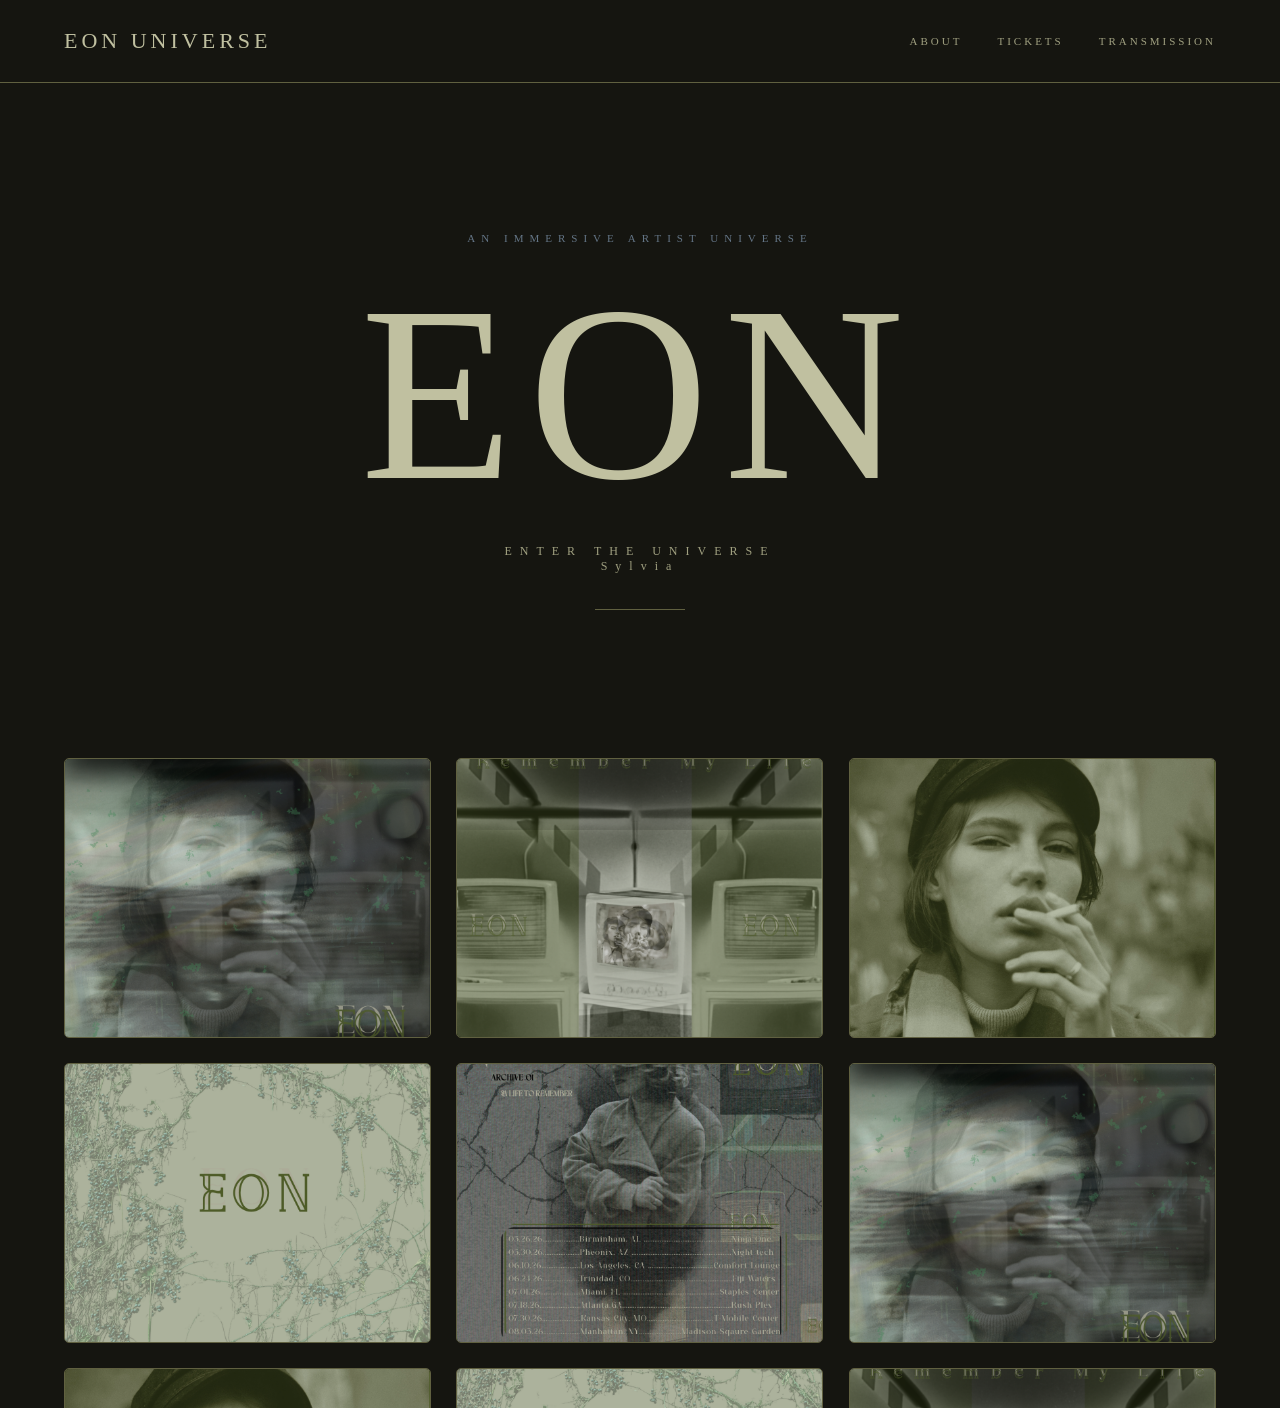
==== index.html @ 783d5254 "f" ====
<!DOCTYPE html>
<html lang="en">
<head>
    <meta charset="UTF-8">
    <meta name="viewport" content="width=device-width, initial-scale=1.0">
    <title>EON UNIVERSE</title>
    <link rel="stylesheet" href="CSS/style.css">
</head>
<body>
    <!-- NAVIGATION -->
    <header class="top-nav">
        <a href="index.html" class="logo">EON UNIVERSE</a>

        <nav>
            <a href="about.html">ABOUT</a>
            <a href="ticket.html">TICKETS</a>
            <a href="contact.html">TRANSMISSION</a>
        </nav>
    </header>

    <!-- HOMEPAGE CONTENT -->
    <main>

    <!-- HERO SECTION -->
    <section class="hero">

        <p class="hero-label">AN IMMERSIVE ARTIST UNIVERSE</p>

        <h1>EON</h1>

        <p class="hero-subtitle">
            ENTER THE UNIVERSE<br>Sylvia
        </p>

        <div class="hero-line"></div>

    </section>
   
    <!-- IMAGE GALLERY -->

<section class="image-gallery">

    <div class="image-column left-column">
        <img src="images/Album Cover.png" alt="EON album cover">
        <img src="images/Brand_Symbol Identity.png" alt="EON's brand symbol Identity">
        <img src="images/Raw Image.png" alt="EON close-up portrait">
    </div>

    <div class="image-column middle-column">
        <img src="images/Short_Visual Film.png" alt="EON short film artwork">
        <img src="images/Tour Flyer.png" alt="EON tour poster">
        <img src="images/Brand_Symbol Identity.png" alt="EON's brand symbol Identity">
    </div>

    <div class="image-column right-column">
        <img src="images/Raw Image.png" alt="EON close-up portrait">
        <img src="images/Album Cover.png" alt="EON album cover">
        <img src="images/Short_Visual Film.png" alt="EON artwork">
    </div>

</section>

</main>

</body>
</html>
---- CSS/style.css ----
:root {
    --deep-olive: #303020;
    --muted-olive: #606040;
    --dusty-sage: #A0A080;
    --faded-cream: #C0C0A0;
    --almost-black: #151510;
    --slate-blue: #647586;
}

/* GENERAL PAGE SETTINGS */

* {
    margin: 0;
    padding: 0;
    box-sizing: border-box;
}

html {
    scroll-behavior: smooth;
}

body {
    background-color: #151510;
    color: #C0C0A0;
    min-height: 100vh;
    width: 100%;
    overflow: hidden;
    font-family: Georgia, serif;
}

/* NAVIGATION */

.top-nav {
    width: 100%;
    padding: 28px 5%;
    display: flex;
    justify-content: space-between;
    align-items: center;
    border-bottom: 1px solid #606040;
    background-color: #151510;
}

.logo {
    color: #C0C0A0;
    text-decoration: none;
    font-size: 22px;
    letter-spacing: 4px;
}

.top-nav nav {
    display: flex;
    gap: 35px;
}

.top-nav nav a {
    color: #A0A080;
    text-decoration: none;
    font-size: 11px;
    letter-spacing: 3px;
    transition: color 0.3s ease;
}

.top-nav nav a:hover {
    color: #647586;
}

/* HERO SECTION */

.hero {
    min-height: 75vh;
    display: flex;
    flex-direction: column;
    justify-content: center;
    align-items: center;
    text-align: center;
    padding: 80px 20px;
}

.hero-label {
    color: #647586;
    font-size: 11px;
    letter-spacing: 6px;
    margin-bottom: 25px;
}

.hero h1 {
    color: #C0C0A0;
    font-family: Georgia, serif;
    font-size: clamp(100px, 20vw, 250px);
    font-weight: normal;
    letter-spacing: 15px;
    line-height: 1;
}

.hero-subtitle {
    color: #A0A080;
    font-size: 12px;
    letter-spacing: 8px;
    margin-top: 25px;
}

.hero-line {
    width: 90px;
    height: 1px;
    background-color: #606040;
    margin-top: 35px;
}

/* IMAGE GALLERY */

.image-gallery {
    display: grid;
    grid-template-columns: repeat(3, 1fr);
    gap: 25px;
    width: 90%;
    max-width: 1200px;
    height: 650px;
    margin: 0 auto;
    overflow: hidden;
}

.image-column {
    display: flex;
    flex-direction: column;
    gap: 25px;
    will-change: transform;
}

.image-column img {
    width: 100%;
    height: 280px;
    object-fit: cover;
    border-radius: 5px;
    border: 1px solid #606040;
}
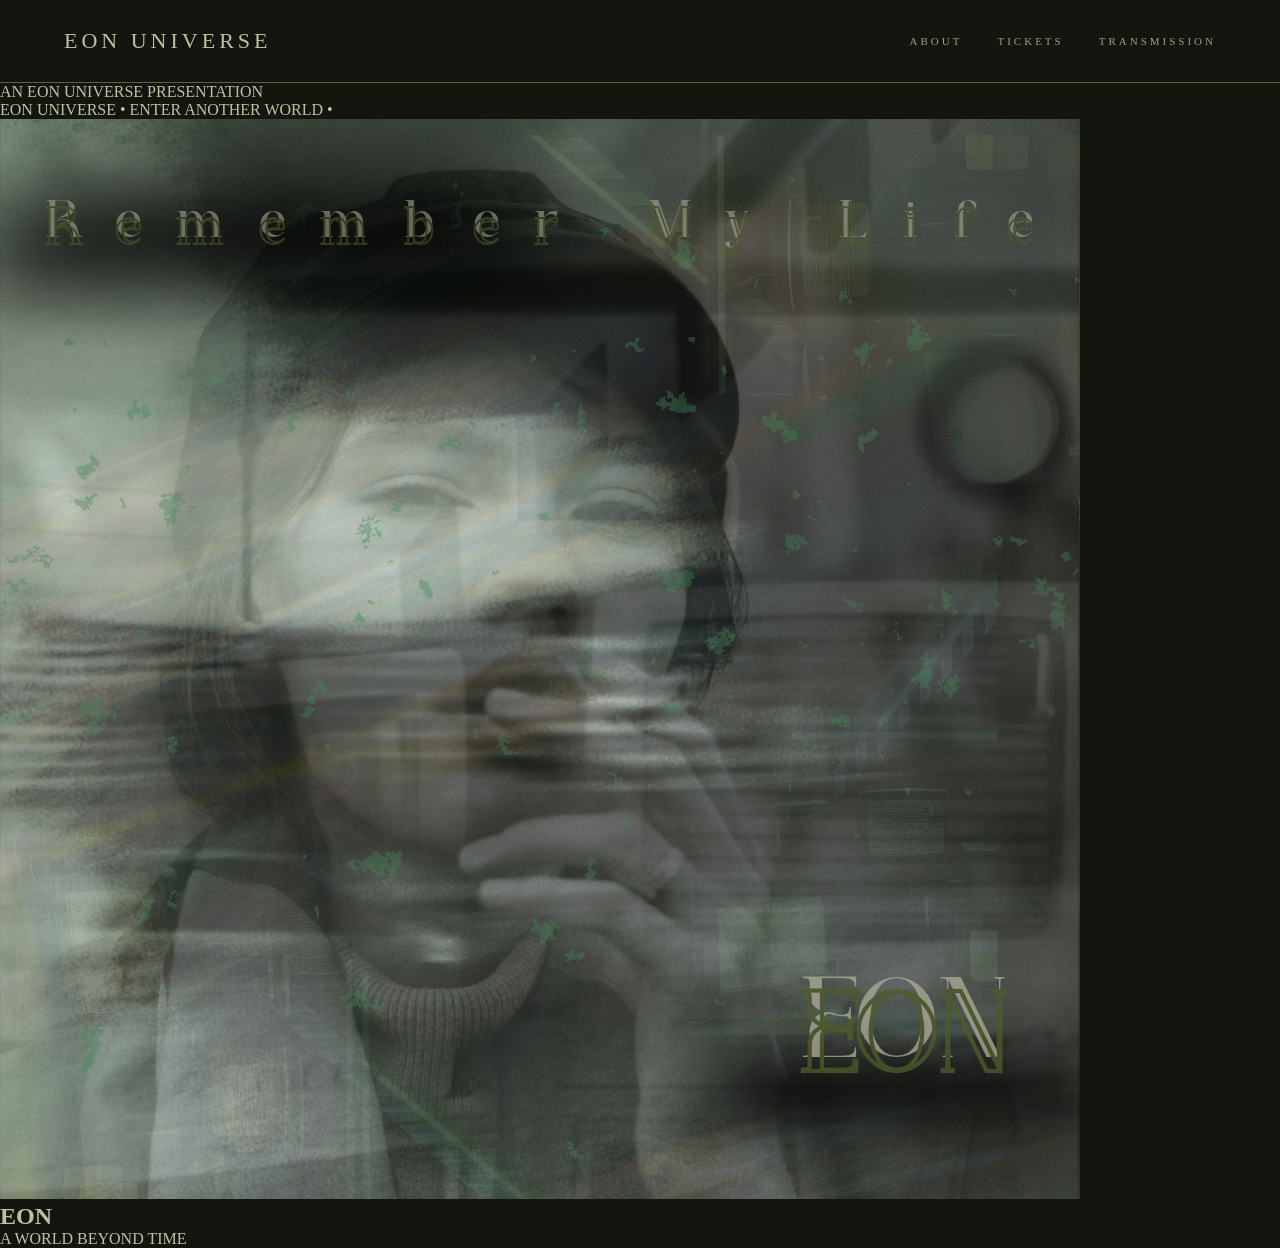
==== commit 6268c240: "c" ====
--- a/index.html
+++ b/index.html
@@ -22,44 +22,28 @@
     <main>
 
     <!-- HERO SECTION -->
-    <section class="hero">
+    <section class="album-hero">
 
-        <p class="hero-label">AN IMMERSIVE ARTIST UNIVERSE</p>
+    <div class="album-glow"></div>
 
-        <h1>EON</h1>
+    <p class="album-label">AN EON UNIVERSE PRESENTATION</p>
 
-        <p class="hero-subtitle">
-            ENTER THE UNIVERSE<br>Sylvia
-        </p>
+    <div class="album-container">
+        <div class="rotating-text">EON UNIVERSE • ENTER ANOTHER WORLD • </div>
 
-        <div class="hero-line"></div>
-
-    </section>
-   
-    <!-- IMAGE GALLERY -->
-
-<section class="image-gallery">
-
-    <div class="image-column left-column">
-        <img src="images/Album Cover.png" alt="EON album cover">
-        <img src="images/Brand_Symbol Identity.png" alt="EON's brand symbol Identity">
-        <img src="images/Raw Image.png" alt="EON close-up portrait">
+        <img 
+            src="images/Album%20Cover.png" 
+            alt="EON album cover" 
+            class="album-cover"
+        >
     </div>
 
-    <div class="image-column middle-column">
-        <img src="images/Short_Visual Film.png" alt="EON short film artwork">
-        <img src="images/Tour Flyer.png" alt="EON tour poster">
-        <img src="images/Brand_Symbol Identity.png" alt="EON's brand symbol Identity">
-    </div>
+    <h1 class="album-title">EON</h1>
 
-    <div class="image-column right-column">
-        <img src="images/Raw Image.png" alt="EON close-up portrait">
-        <img src="images/Album Cover.png" alt="EON album cover">
-        <img src="images/Short_Visual Film.png" alt="EON artwork">
-    </div>
+    <p class="album-subtitle">A WORLD BEYOND TIME</p>
 
 </section>
-
+   
 </main>
 
 </body>
--- a/CSS/style.css
+++ b/CSS/style.css
@@ -17,6 +17,7 @@
 
 html {
     scroll-behavior: smooth;
+    overflow-y: auto;
 }
 
 body {
@@ -24,7 +25,8 @@
     color: #C0C0A0;
     min-height: 100vh;
     width: 100%;
-    overflow: hidden;
+    overflow-x: hidden;
+    overflow-y: auto;
     font-family: Georgia, serif;
 }
 
@@ -105,31 +107,3 @@
     background-color: #606040;
     margin-top: 35px;
 }
-
-/* IMAGE GALLERY */
-
-.image-gallery {
-    display: grid;
-    grid-template-columns: repeat(3, 1fr);
-    gap: 25px;
-    width: 90%;
-    max-width: 1200px;
-    height: 650px;
-    margin: 0 auto;
-    overflow: hidden;
-}
-
-.image-column {
-    display: flex;
-    flex-direction: column;
-    gap: 25px;
-    will-change: transform;
-}
-
-.image-column img {
-    width: 100%;
-    height: 280px;
-    object-fit: cover;
-    border-radius: 5px;
-    border: 1px solid #606040;
-}
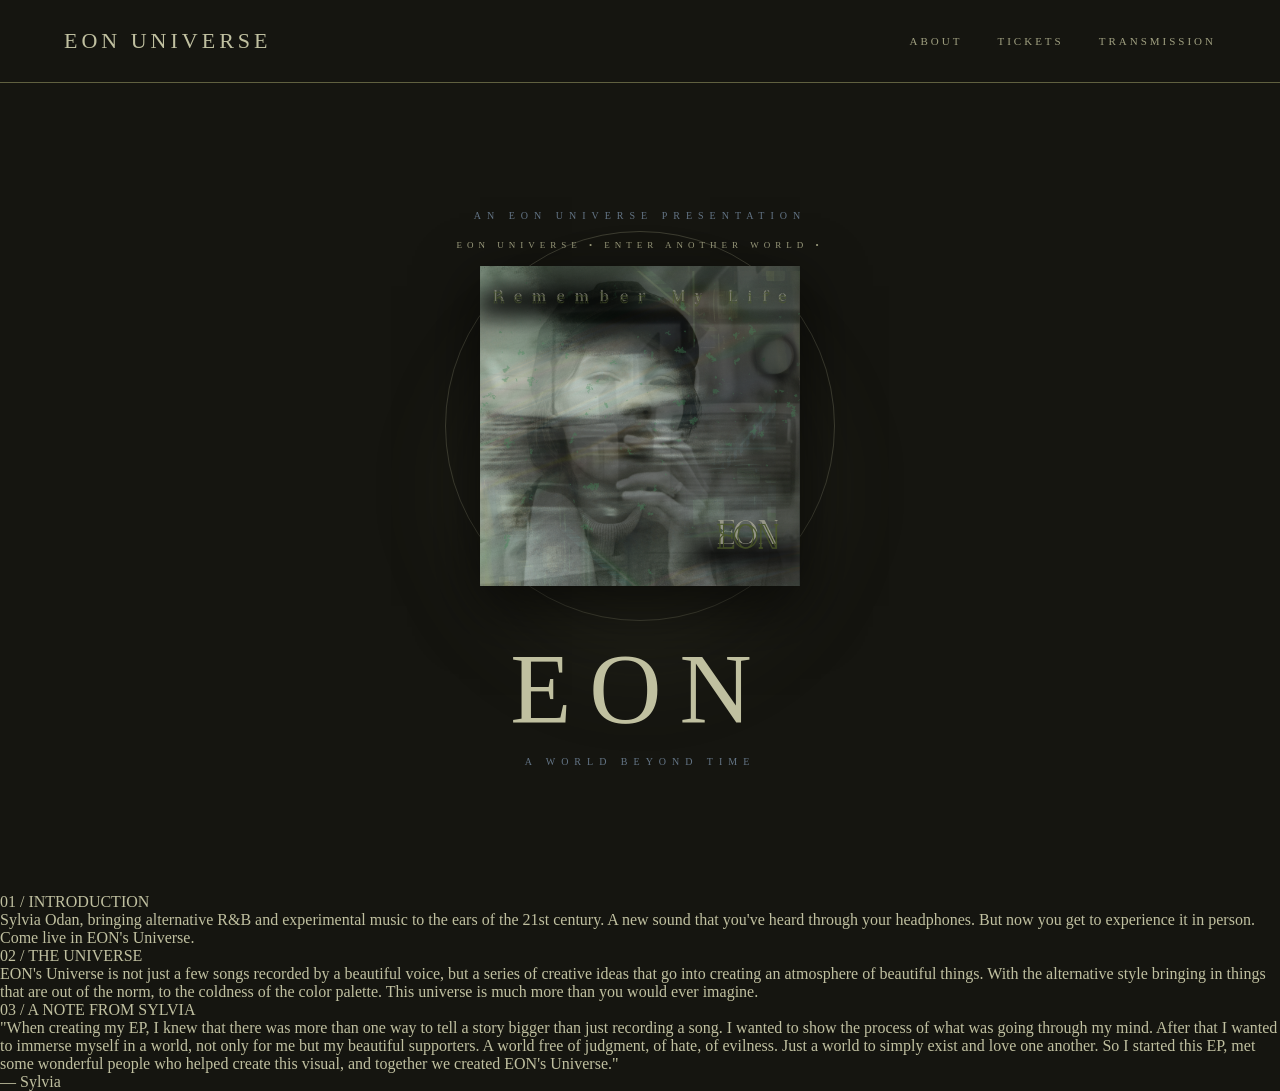
==== commit de2b55c2: "n" ====
--- a/index.html
+++ b/index.html
@@ -43,6 +43,54 @@
     <p class="album-subtitle">A WORLD BEYOND TIME</p>
 
 </section>
+
+<!-- ABOUT THE EON UNIVERSE -->
+
+<section class="universe-story">
+
+    <div class="story-intro">
+        <span class="story-number">01 / INTRODUCTION</span>
+
+        <p>
+            Sylvia Odan, bringing alternative R&B and experimental
+            music to the ears of the 21st century. A new sound that
+            you've heard through your headphones. But now you get
+            to experience it in person. Come live in EON's Universe.
+        </p>
+    </div>
+
+    <div class="story-description">
+        <span class="story-number">02 / THE UNIVERSE</span>
+
+        <p>
+            EON's Universe is not just a few songs recorded by a
+            beautiful voice, but a series of creative ideas that go
+            into creating an atmosphere of beautiful things.
+            With the alternative style bringing in things that are
+            out of the norm, to the coldness of the color palette.
+            This universe is much more than you would ever imagine.
+        </p>
+    </div>
+
+    <div class="artist-statement">
+        <span class="story-number">03 / A NOTE FROM SYLVIA</span>
+
+        <blockquote>
+            "When creating my EP, I knew that there was more than
+            one way to tell a story bigger than just recording a song.
+            I wanted to show the process of what was going through
+            my mind. After that I wanted to immerse myself in a world,
+            not only for me but my beautiful supporters. A world free
+            of judgment, of hate, of evilness. Just a world to simply
+            exist and love one another. So I started this EP, met some
+            wonderful people who helped create this visual, and
+            together we created EON's Universe."
+        </blockquote>
+
+        <p class="artist-signature">— Sylvia</p>
+    </div>
+
+</section>
    
 </main>
 
--- a/CSS/style.css
+++ b/CSS/style.css
@@ -107,3 +107,162 @@
     background-color: #606040;
     margin-top: 35px;
 }
+
+/* ALBUM HOMEPAGE */
+
+.album-hero {
+    min-height: 90vh;
+    width: 100%;
+    display: flex;
+    flex-direction: column;
+    justify-content: center;
+    align-items: center;
+    position: relative;
+    overflow: hidden;
+    padding: 80px 20px;
+    background: #151510;
+}
+
+.album-label {
+    color: #647586;
+    font-size: 10px;
+    letter-spacing: 6px;
+    margin-bottom: 45px;
+    z-index: 2;
+}
+
+.album-container {
+    width: 320px;
+    height: 320px;
+    position: relative;
+    display: flex;
+    justify-content: center;
+    align-items: center;
+    animation: albumFloat 5s ease-in-out infinite;
+    z-index: 2;
+}
+
+.album-cover {
+    width: 100%;
+    height: 100%;
+    object-fit: cover;
+    position: relative;
+    z-index: 2;
+    box-shadow: 0 20px 60px rgba(0, 0, 0, 0.7);
+    transition: transform 0.5s ease, box-shadow 0.5s ease;
+}
+
+.album-cover:hover {
+    transform: scale(1.04);
+    box-shadow: 0 20px 80px rgba(100, 117, 134, 0.3);
+}
+
+.album-glow {
+    position: absolute;
+    width: 450px;
+    height: 450px;
+    background: radial-gradient(
+        circle,
+        rgba(96, 96, 64, 0.3),
+        transparent 70%
+    );
+    filter: blur(35px);
+    z-index: 1;
+    animation: glowPulse 6s ease-in-out infinite;
+}
+
+.rotating-text {
+    position: absolute;
+    width: 390px;
+    height: 390px;
+    border: 1px solid rgba(160, 160, 128, 0.3);
+    border-radius: 50%;
+    display: flex;
+    justify-content: center;
+    align-items: flex-start;
+    padding-top: 8px;
+    color: #A0A080;
+    font-size: 9px;
+    letter-spacing: 5px;
+    animation: rotateText 25s linear infinite;
+    z-index: 1;
+}
+
+.album-title {
+    color: #C0C0A0;
+    font-size: clamp(55px, 9vw, 100px);
+    font-weight: normal;
+    letter-spacing: 18px;
+    margin-top: 45px;
+    z-index: 2;
+    animation: titleReveal 2s ease forwards;
+}
+
+.album-subtitle {
+    color: #647586;
+    font-size: 10px;
+    letter-spacing: 6px;
+    margin-top: 10px;
+    z-index: 2;
+}
+
+/* ANIMATIONS */
+
+@keyframes albumFloat {
+    0%, 100% {
+        transform: translateY(0);
+    }
+    50% {
+        transform: translateY(-15px);
+    }
+}
+
+@keyframes rotateText {
+    from {
+        transform: rotate(0deg);
+    }
+    to {
+        transform: rotate(360deg);
+    }
+}
+
+@keyframes glowPulse {
+    0%, 100% {
+        opacity: 0.5;
+        transform: scale(0.9);
+    }
+    50% {
+        opacity: 1;
+        transform: scale(1.1);
+    }
+}
+
+@keyframes titleReveal {
+    from {
+        opacity: 0;
+        transform: translateY(20px);
+    }
+    to {
+        opacity: 1;
+        transform: translateY(0);
+    }
+}
+
+/* MOBILE SIZING */
+
+@media (max-width: 600px) {
+    .album-container {
+        width: 240px;
+        height: 240px;
+    }
+
+    .rotating-text {
+        width: 290px;
+        height: 290px;
+        font-size: 7px;
+    }
+
+    .album-label {
+        letter-spacing: 3px;
+        text-align: center;
+    }
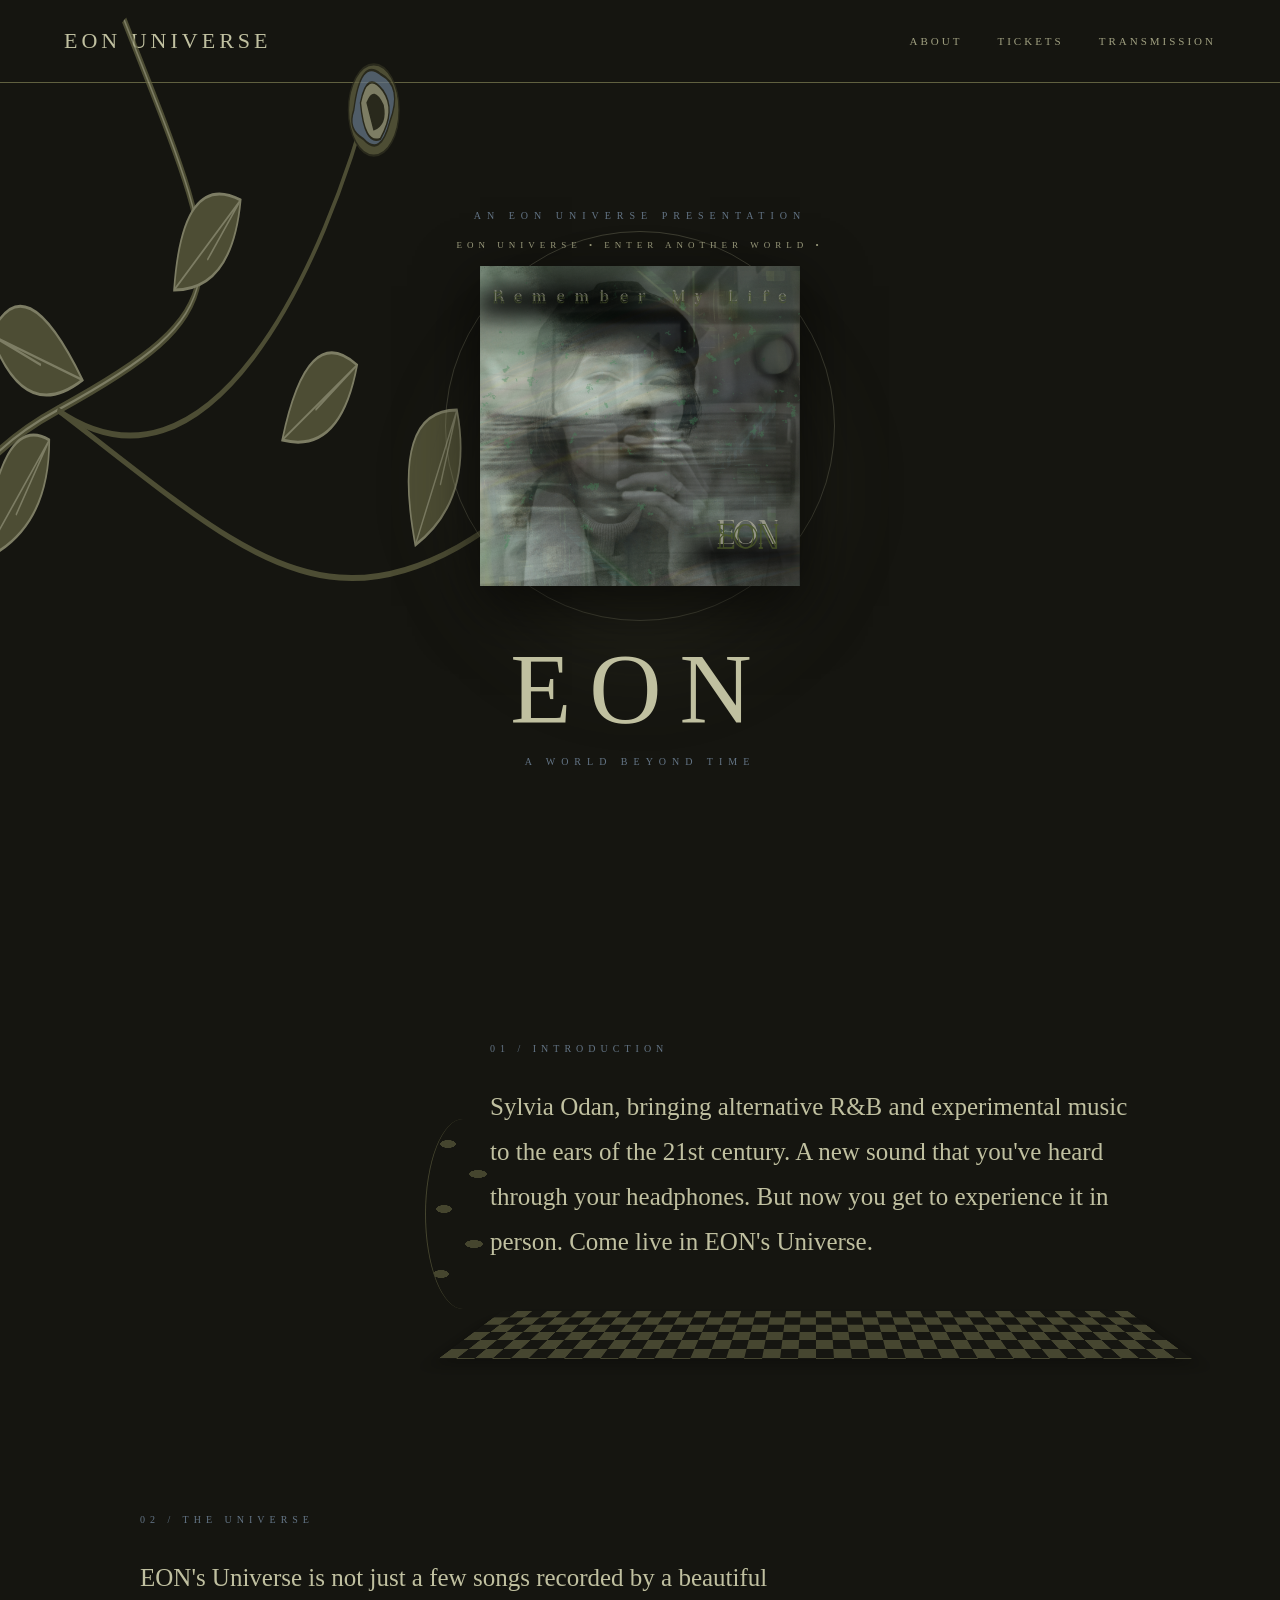
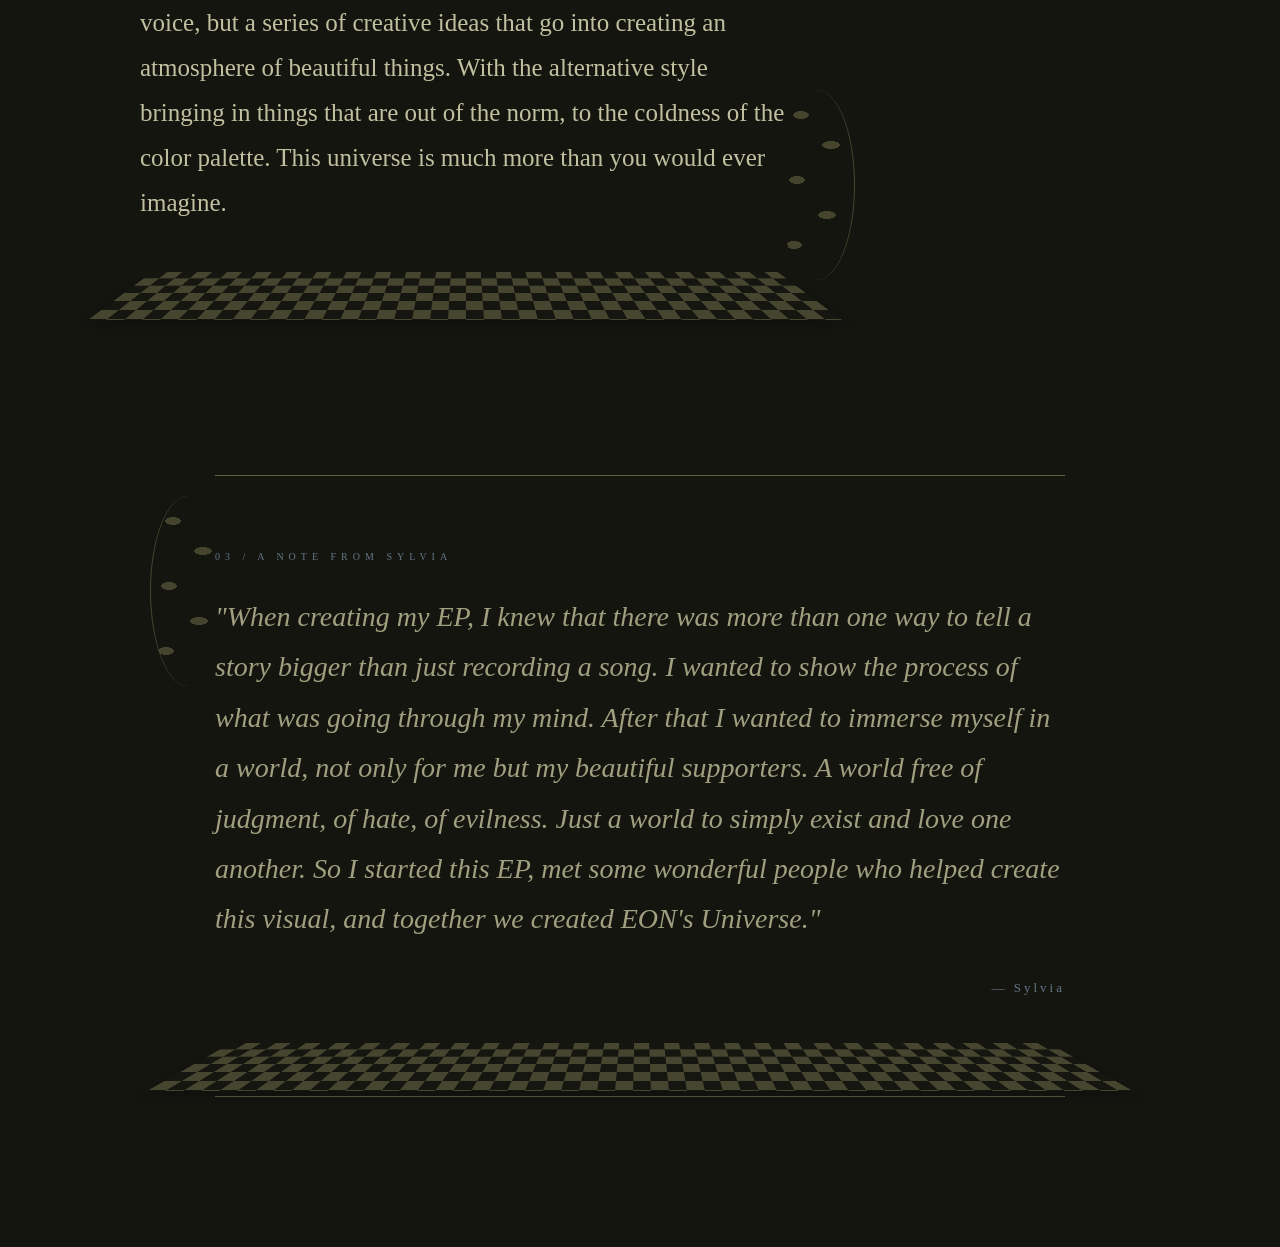
==== commit 48529748: "n" ====
--- a/index.html
+++ b/index.html
@@ -91,6 +91,71 @@
     </div>
 
 </section>
+
+
+<svg class="rose-vine" viewBox="0 0 500 300" preserveAspectRatio="none" aria-hidden="true">
+
+    <!-- Twisting rose stems -->
+    <path d="M15 290 C100 230 35 180 150 145 S250 100 190 15"
+          fill="none" stroke="#606040" stroke-width="3"/>
+
+    <path d="M15 290 C100 230 35 180 150 145 S250 100 190 15"
+          fill="none" stroke="#A0A080" stroke-width="0.8"/>
+
+    <path d="M150 145 C240 180 310 100 340 35"
+          fill="none" stroke="#606040" stroke-width="2"/>
+
+    <path d="M150 145 C280 200 330 235 480 150"
+          fill="none" stroke="#606040" stroke-width="2"/>
+
+    <!-- Leaves -->
+    <g fill="#606040" stroke="#A0A080" stroke-width="1">
+        <path d="M75 225 Q35 180 20 205 Q42 240 75 225Z"/>
+        <path d="M105 195 Q115 145 145 155 Q145 185 105 195Z"/>
+        <path d="M165 135 Q130 95 110 120 Q130 150 165 135Z"/>
+        <path d="M220 105 Q225 65 260 75 Q255 105 220 105Z"/>
+        <path d="M285 155 Q300 115 330 130 Q320 160 285 155Z"/>
+        <path d="M365 190 Q350 145 390 145 Q400 175 365 190Z"/>
+        <path d="M420 175 Q455 135 470 165 Q450 190 420 175Z"/>
+    </g>
+
+    <!-- Leaf veins -->
+    <g fill="none" stroke="#A0A080" stroke-width="0.8">
+        <path d="M20 205 L75 225 L45 208"/>
+        <path d="M105 195 L145 155 L125 180"/>
+        <path d="M165 135 L110 120 L140 130"/>
+        <path d="M220 105 L260 75 L240 95"/>
+        <path d="M285 155 L330 130 L305 145"/>
+        <path d="M365 190 L390 145 L380 170"/>
+        <path d="M420 175 L470 165 L445 170"/>
+    </g>
+
+    <!-- Rose blossoms -->
+    <g stroke="#303020" stroke-width="1">
+        <g transform="translate(80 220)">
+            <circle r="19" fill="#606040"/>
+            <path d="M-15 0 Q-10 -22 5 -15 Q22 -10 12 5 Q5 20 -8 12 Q-20 8 -15 0Z" fill="#647586"/>
+            <path d="M-10 -3 Q-5 -17 7 -8 Q17 0 5 12 Q-7 15 -10 -3Z" fill="#A0A080"/>
+            <path d="M-5 -3 Q0 -10 7 -2 Q10 6 0 8Z" fill="#303020"/>
+        </g>
+
+        <g transform="translate(340 45) scale(.8)">
+            <circle r="19" fill="#606040"/>
+            <path d="M-15 0 Q-10 -22 5 -15 Q22 -10 12 5 Q5 20 -8 12 Q-20 8 -15 0Z" fill="#647586"/>
+            <path d="M-10 -3 Q-5 -17 7 -8 Q17 0 5 12 Q-7 15 -10 -3Z" fill="#A0A080"/>
+            <path d="M-5 -3 Q0 -10 7 -2 Q10 6 0 8Z" fill="#303020"/>
+        </g>
+
+        <g transform="translate(420 170) scale(.65)">
+            <circle r="19" fill="#606040"/>
+            <path d="M-15 0 Q-10 -22 5 -15 Q22 -10 12 5 Q5 20 -8 12 Q-20 8 -15 0Z" fill="#647586"/>
+            <path d="M-10 -3 Q-5 -17 7 -8 Q17 0 5 12 Q-7 15 -10 -3Z" fill="#A0A080"/>
+            <path d="M-5 -3 Q0 -10 7 -2 Q10 6 0 8Z" fill="#303020"/>
+        </g>
+    </g>
+
+</svg>
+
    
 </main>
 
--- a/CSS/style.css
+++ b/CSS/style.css
@@ -265,4 +265,300 @@
     .album-label {
         letter-spacing: 3px;
         text-align: center;
-    }+    }
+}
+
+/* EON UNIVERSE STORY */
+
+.universe-story {
+    width: 85%;
+    max-width: 1000px;
+    margin: 150px auto;
+    color: #C0C0A0;
+}
+
+.story-intro,
+.story-description {
+    max-width: 650px;
+    margin-bottom: 150px;
+}
+
+.story-intro {
+    margin-left: auto;
+}
+
+.story-number {
+    display: block;
+    color: #647586;
+    font-size: 10px;
+    letter-spacing: 5px;
+    margin-bottom: 30px;
+}
+
+.story-intro p,
+.story-description p {
+    font-size: clamp(19px, 2vw, 25px);
+    line-height: 1.8;
+    font-weight: normal;
+}
+
+.story-description {
+    margin-right: auto;
+}
+
+.artist-statement {
+    border-top: 1px solid #606040;
+    border-bottom: 1px solid #606040;
+    padding: 75px 0;
+    max-width: 850px;
+    margin: 0 auto;
+}
+
+.artist-statement blockquote {
+    font-family: Georgia, serif;
+    font-size: clamp(20px, 2.2vw, 28px);
+    line-height: 1.8;
+    font-style: italic;
+    color: #A0A080;
+}
+
+.artist-signature {
+    text-align: right;
+    color: #647586;
+    letter-spacing: 3px;
+    margin-top: 35px;
+    font-size: 13px;
+}
+
+/* STORY MOBILE SIZING */
+
+@media (max-width: 600px) {
+    .universe-story {
+        width: 90%;
+        margin: 80px auto;
+    }
+
+    .story-intro,
+    .story-description {
+        margin-bottom: 85px;
+    }
+
+    .artist-statement {
+        padding: 40px 0;
+    }
+}
+
+/* FLOATING CHECKERBOARD SHELVES */
+
+.story-intro,
+.story-description,
+.artist-statement {
+    position: relative;
+    isolation: isolate;
+    padding-bottom: 100px;
+}
+
+.story-intro::after,
+.story-description::after,
+.artist-statement::after {
+    content: "";
+    position: absolute;
+    bottom: 5px;
+    left: -8%;
+    width: 116%;
+    height: 110px;
+
+    background-color: #151510;
+
+    background-image:
+        linear-gradient(45deg, #606040 25%, transparent 25%,
+        transparent 75%, #606040 75%),
+        linear-gradient(45deg, #606040 25%, transparent 25%,
+        transparent 75%, #606040 75%);
+
+    background-size: 36px 36px;
+    background-position: 0 0, 18px 18px;
+
+    opacity: 0.65;
+
+    transform: perspective(450px) rotateX(58deg);
+    transform-origin: bottom;
+
+    filter: drop-shadow(0 12px 15px rgba(0, 0, 0, 0.5));
+
+    z-index: -1;
+    pointer-events: none;
+}
+
+/* FLOATING MOVEMENT */
+
+.story-intro::after,
+.story-description::after,
+.artist-statement::after {
+    animation: shelfFloat 6s ease-in-out infinite;
+}
+
+.story-description::after {
+    animation-delay: 1.5s;
+}
+
+.artist-statement::after {
+    animation-delay: 3s;
+}
+
+@keyframes shelfFloat {
+    0%, 100% {
+        translate: 0 0;
+    }
+
+    50% {
+        translate: 0 -10px;
+    }
+}
+
+/* EON — DELICATE GROWING VINES */
+
+.story-intro,
+.story-description,
+.artist-statement {
+    overflow: visible;
+}
+
+/* Main vine stems */
+
+.story-intro::before,
+.story-description::before,
+.artist-statement::before {
+    content: "";
+    position: absolute;
+    width: 75px;
+    height: 190px;
+    pointer-events: none;
+    z-index: 1;
+
+    background:
+        radial-gradient(ellipse 8px 4px at 22px 25px,
+            #606040 95%, transparent 100%),
+        radial-gradient(ellipse 9px 4px at 52px 55px,
+            #606040 95%, transparent 100%),
+        radial-gradient(ellipse 8px 4px at 18px 90px,
+            #606040 95%, transparent 100%),
+        radial-gradient(ellipse 9px 4px at 48px 125px,
+            #606040 95%, transparent 100%),
+        radial-gradient(ellipse 8px 4px at 15px 155px,
+            #606040 95%, transparent 100%);
+
+    opacity: 0.65;
+    animation: vineSway 7s ease-in-out infinite;
+}
+
+/* Position the vines */
+
+.story-intro::before {
+    left: -65px;
+    bottom: 55px;
+    border-left: 1px solid #606040;
+    border-radius: 50%;
+}
+
+.story-description::before {
+    right: -65px;
+    bottom: 45px;
+    border-right: 1px solid #606040;
+    border-radius: 50%;
+    animation-delay: 2s;
+}
+
+.artist-statement::before {
+    left: -65px;
+    top: 20px;
+    border-left: 1px solid #606040;
+    border-radius: 50%;
+    animation-delay: 1s;
+}
+
+@keyframes vineSway {
+    0%, 100% {
+        transform: rotate(-2deg);
+    }
+
+    50% {
+        transform: rotate(2deg);
+    }
+}
+
+/* Keep the vines subtle on smaller screens */
+
+@media (max-width: 600px) {
+    .story-intro::before,
+    .story-description::before,
+    .artist-statement::before {
+        opacity: 0.35;
+        transform: scale(0.7);
+    }
+}
+
+
+/* EON ROSE VINES */
+
+.story-intro,
+.story-description,
+.artist-statement {
+    position: relative;
+    isolation: isolate;
+}
+
+.rose-vine {
+    position: absolute;
+    width: 65%;
+    height: 100%;
+    min-height: 280px;
+    top: -25px;
+    left: -15%;
+    z-index: 0;
+    overflow: visible;
+    opacity: 0.75;
+    pointer-events: none;
+    animation: roseVineSway 9s ease-in-out infinite;
+}
+
+/* Keep writing above the vines */
+
+.story-intro > *,
+.story-description > *,
+.artist-statement > * {
+    position: relative;
+    z-index: 2;
+}
+
+.story-description .rose-vine {
+    left: auto;
+    right: -15%;
+    transform: scaleX(-1);
+    animation-delay: 2s;
+}
+
+.artist-statement .rose-vine {
+    left: -5%;
+    width: 110%;
+    animation-delay: 4s;
+}
+
+@keyframes roseVineSway {
+    0%, 100% {
+        translate: 0 0;
+    }
+
+    50% {
+        translate: 0 -5px;
+    }
+}
+
+/* MOBILE */
+
+@media (max-width: 600px) {
+    .rose-vine {
+        width: 90%;
+        opacity: 0.4;
+    }
+}
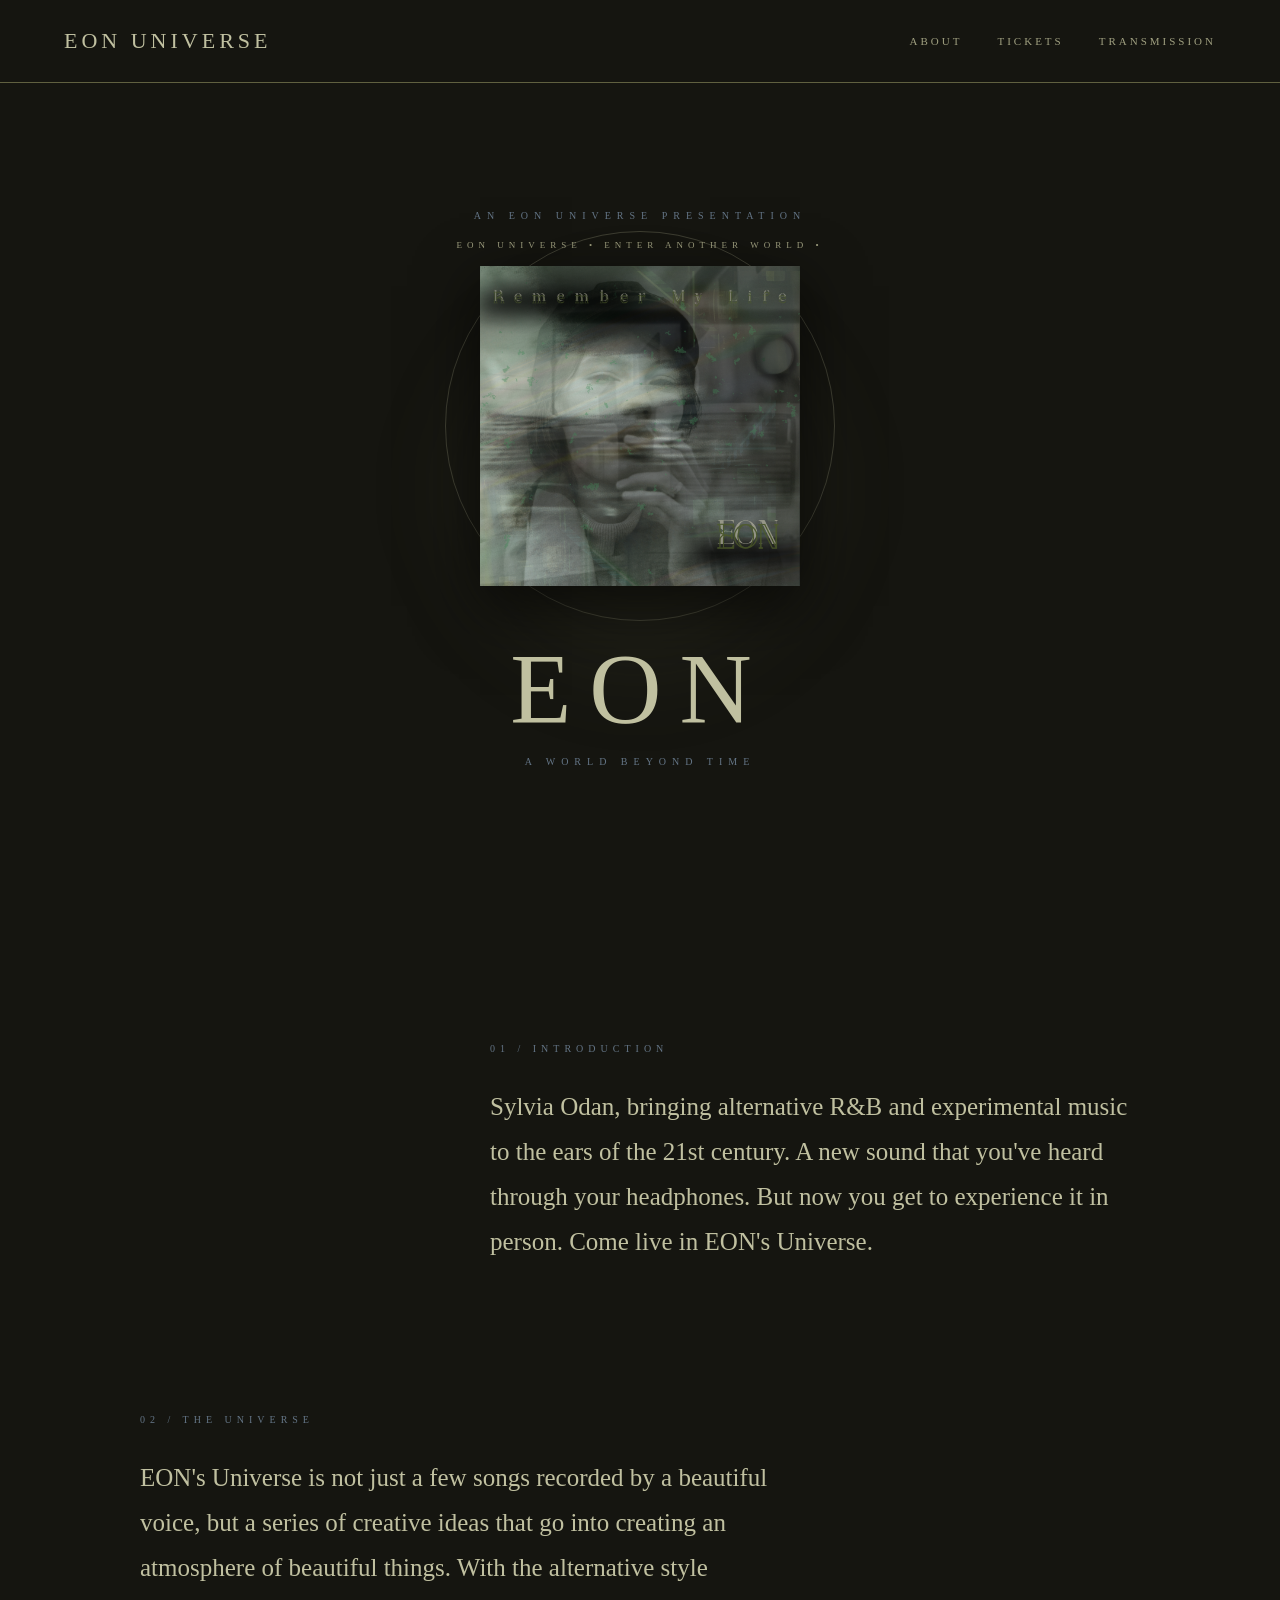
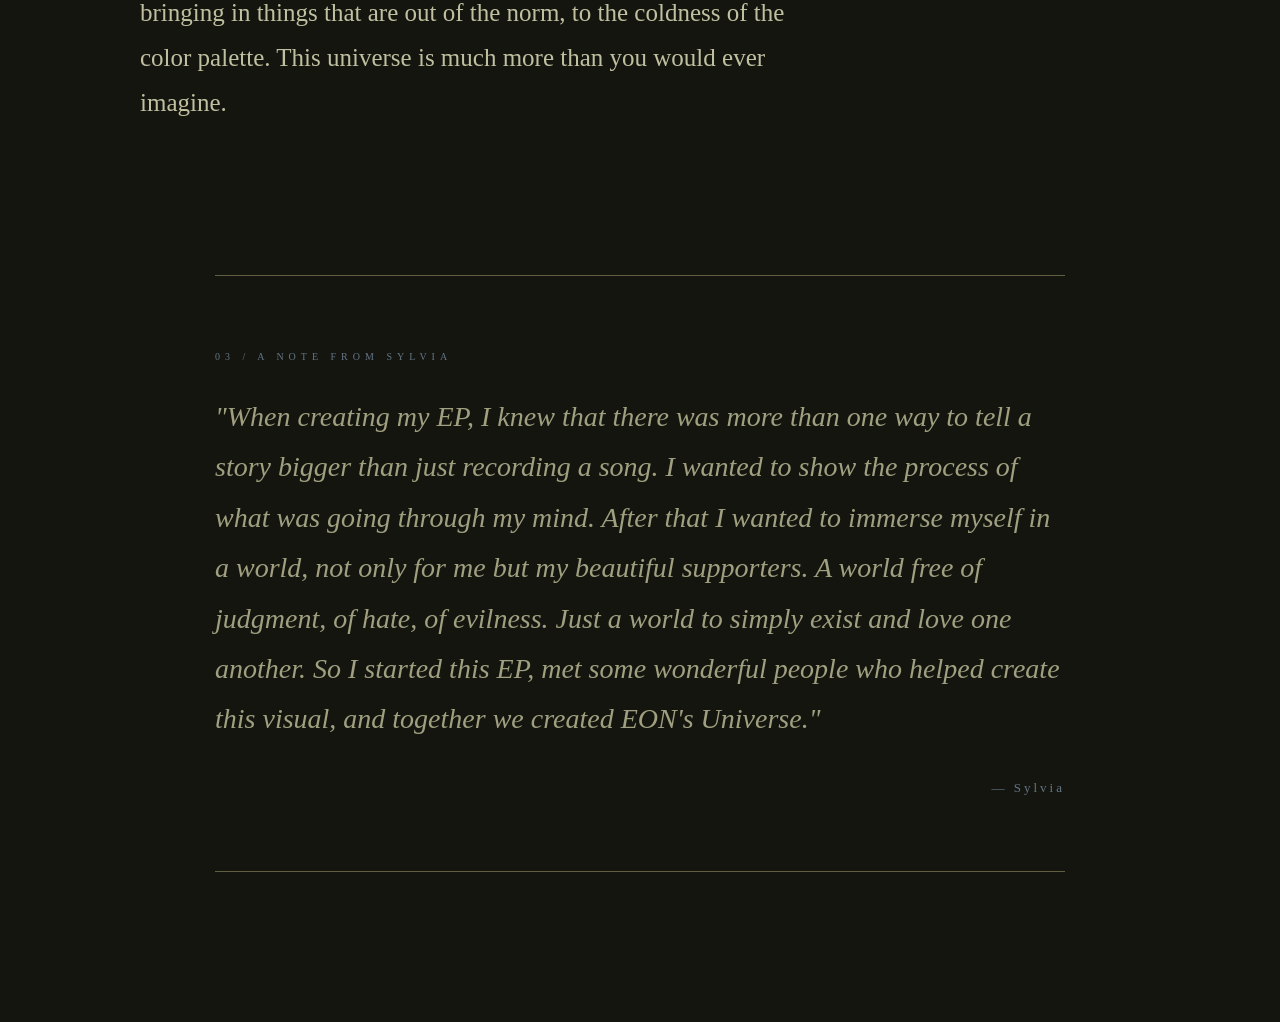
==== commit e1d773c0: "v" ====
--- a/index.html
+++ b/index.html
@@ -92,71 +92,6 @@
 
 </section>
 
-
-<svg class="rose-vine" viewBox="0 0 500 300" preserveAspectRatio="none" aria-hidden="true">
-
-    <!-- Twisting rose stems -->
-    <path d="M15 290 C100 230 35 180 150 145 S250 100 190 15"
-          fill="none" stroke="#606040" stroke-width="3"/>
-
-    <path d="M15 290 C100 230 35 180 150 145 S250 100 190 15"
-          fill="none" stroke="#A0A080" stroke-width="0.8"/>
-
-    <path d="M150 145 C240 180 310 100 340 35"
-          fill="none" stroke="#606040" stroke-width="2"/>
-
-    <path d="M150 145 C280 200 330 235 480 150"
-          fill="none" stroke="#606040" stroke-width="2"/>
-
-    <!-- Leaves -->
-    <g fill="#606040" stroke="#A0A080" stroke-width="1">
-        <path d="M75 225 Q35 180 20 205 Q42 240 75 225Z"/>
-        <path d="M105 195 Q115 145 145 155 Q145 185 105 195Z"/>
-        <path d="M165 135 Q130 95 110 120 Q130 150 165 135Z"/>
-        <path d="M220 105 Q225 65 260 75 Q255 105 220 105Z"/>
-        <path d="M285 155 Q300 115 330 130 Q320 160 285 155Z"/>
-        <path d="M365 190 Q350 145 390 145 Q400 175 365 190Z"/>
-        <path d="M420 175 Q455 135 470 165 Q450 190 420 175Z"/>
-    </g>
-
-    <!-- Leaf veins -->
-    <g fill="none" stroke="#A0A080" stroke-width="0.8">
-        <path d="M20 205 L75 225 L45 208"/>
-        <path d="M105 195 L145 155 L125 180"/>
-        <path d="M165 135 L110 120 L140 130"/>
-        <path d="M220 105 L260 75 L240 95"/>
-        <path d="M285 155 L330 130 L305 145"/>
-        <path d="M365 190 L390 145 L380 170"/>
-        <path d="M420 175 L470 165 L445 170"/>
-    </g>
-
-    <!-- Rose blossoms -->
-    <g stroke="#303020" stroke-width="1">
-        <g transform="translate(80 220)">
-            <circle r="19" fill="#606040"/>
-            <path d="M-15 0 Q-10 -22 5 -15 Q22 -10 12 5 Q5 20 -8 12 Q-20 8 -15 0Z" fill="#647586"/>
-            <path d="M-10 -3 Q-5 -17 7 -8 Q17 0 5 12 Q-7 15 -10 -3Z" fill="#A0A080"/>
-            <path d="M-5 -3 Q0 -10 7 -2 Q10 6 0 8Z" fill="#303020"/>
-        </g>
-
-        <g transform="translate(340 45) scale(.8)">
-            <circle r="19" fill="#606040"/>
-            <path d="M-15 0 Q-10 -22 5 -15 Q22 -10 12 5 Q5 20 -8 12 Q-20 8 -15 0Z" fill="#647586"/>
-            <path d="M-10 -3 Q-5 -17 7 -8 Q17 0 5 12 Q-7 15 -10 -3Z" fill="#A0A080"/>
-            <path d="M-5 -3 Q0 -10 7 -2 Q10 6 0 8Z" fill="#303020"/>
-        </g>
-
-        <g transform="translate(420 170) scale(.65)">
-            <circle r="19" fill="#606040"/>
-            <path d="M-15 0 Q-10 -22 5 -15 Q22 -10 12 5 Q5 20 -8 12 Q-20 8 -15 0Z" fill="#647586"/>
-            <path d="M-10 -3 Q-5 -17 7 -8 Q17 0 5 12 Q-7 15 -10 -3Z" fill="#A0A080"/>
-            <path d="M-5 -3 Q0 -10 7 -2 Q10 6 0 8Z" fill="#303020"/>
-        </g>
-    </g>
-
-</svg>
-
-   
 </main>
 
 </body>
--- a/CSS/style.css
+++ b/CSS/style.css
@@ -347,218 +347,3 @@
         padding: 40px 0;
     }
 }
-
-/* FLOATING CHECKERBOARD SHELVES */
-
-.story-intro,
-.story-description,
-.artist-statement {
-    position: relative;
-    isolation: isolate;
-    padding-bottom: 100px;
-}
-
-.story-intro::after,
-.story-description::after,
-.artist-statement::after {
-    content: "";
-    position: absolute;
-    bottom: 5px;
-    left: -8%;
-    width: 116%;
-    height: 110px;
-
-    background-color: #151510;
-
-    background-image:
-        linear-gradient(45deg, #606040 25%, transparent 25%,
-        transparent 75%, #606040 75%),
-        linear-gradient(45deg, #606040 25%, transparent 25%,
-        transparent 75%, #606040 75%);
-
-    background-size: 36px 36px;
-    background-position: 0 0, 18px 18px;
-
-    opacity: 0.65;
-
-    transform: perspective(450px) rotateX(58deg);
-    transform-origin: bottom;
-
-    filter: drop-shadow(0 12px 15px rgba(0, 0, 0, 0.5));
-
-    z-index: -1;
-    pointer-events: none;
-}
-
-/* FLOATING MOVEMENT */
-
-.story-intro::after,
-.story-description::after,
-.artist-statement::after {
-    animation: shelfFloat 6s ease-in-out infinite;
-}
-
-.story-description::after {
-    animation-delay: 1.5s;
-}
-
-.artist-statement::after {
-    animation-delay: 3s;
-}
-
-@keyframes shelfFloat {
-    0%, 100% {
-        translate: 0 0;
-    }
-
-    50% {
-        translate: 0 -10px;
-    }
-}
-
-/* EON — DELICATE GROWING VINES */
-
-.story-intro,
-.story-description,
-.artist-statement {
-    overflow: visible;
-}
-
-/* Main vine stems */
-
-.story-intro::before,
-.story-description::before,
-.artist-statement::before {
-    content: "";
-    position: absolute;
-    width: 75px;
-    height: 190px;
-    pointer-events: none;
-    z-index: 1;
-
-    background:
-        radial-gradient(ellipse 8px 4px at 22px 25px,
-            #606040 95%, transparent 100%),
-        radial-gradient(ellipse 9px 4px at 52px 55px,
-            #606040 95%, transparent 100%),
-        radial-gradient(ellipse 8px 4px at 18px 90px,
-            #606040 95%, transparent 100%),
-        radial-gradient(ellipse 9px 4px at 48px 125px,
-            #606040 95%, transparent 100%),
-        radial-gradient(ellipse 8px 4px at 15px 155px,
-            #606040 95%, transparent 100%);
-
-    opacity: 0.65;
-    animation: vineSway 7s ease-in-out infinite;
-}
-
-/* Position the vines */
-
-.story-intro::before {
-    left: -65px;
-    bottom: 55px;
-    border-left: 1px solid #606040;
-    border-radius: 50%;
-}
-
-.story-description::before {
-    right: -65px;
-    bottom: 45px;
-    border-right: 1px solid #606040;
-    border-radius: 50%;
-    animation-delay: 2s;
-}
-
-.artist-statement::before {
-    left: -65px;
-    top: 20px;
-    border-left: 1px solid #606040;
-    border-radius: 50%;
-    animation-delay: 1s;
-}
-
-@keyframes vineSway {
-    0%, 100% {
-        transform: rotate(-2deg);
-    }
-
-    50% {
-        transform: rotate(2deg);
-    }
-}
-
-/* Keep the vines subtle on smaller screens */
-
-@media (max-width: 600px) {
-    .story-intro::before,
-    .story-description::before,
-    .artist-statement::before {
-        opacity: 0.35;
-        transform: scale(0.7);
-    }
-}
-
-
-/* EON ROSE VINES */
-
-.story-intro,
-.story-description,
-.artist-statement {
-    position: relative;
-    isolation: isolate;
-}
-
-.rose-vine {
-    position: absolute;
-    width: 65%;
-    height: 100%;
-    min-height: 280px;
-    top: -25px;
-    left: -15%;
-    z-index: 0;
-    overflow: visible;
-    opacity: 0.75;
-    pointer-events: none;
-    animation: roseVineSway 9s ease-in-out infinite;
-}
-
-/* Keep writing above the vines */
-
-.story-intro > *,
-.story-description > *,
-.artist-statement > * {
-    position: relative;
-    z-index: 2;
-}
-
-.story-description .rose-vine {
-    left: auto;
-    right: -15%;
-    transform: scaleX(-1);
-    animation-delay: 2s;
-}
-
-.artist-statement .rose-vine {
-    left: -5%;
-    width: 110%;
-    animation-delay: 4s;
-}
-
-@keyframes roseVineSway {
-    0%, 100% {
-        translate: 0 0;
-    }
-
-    50% {
-        translate: 0 -5px;
-    }
-}
-
-/* MOBILE */
-
-@media (max-width: 600px) {
-    .rose-vine {
-        width: 90%;
-        opacity: 0.4;
-    }
-}
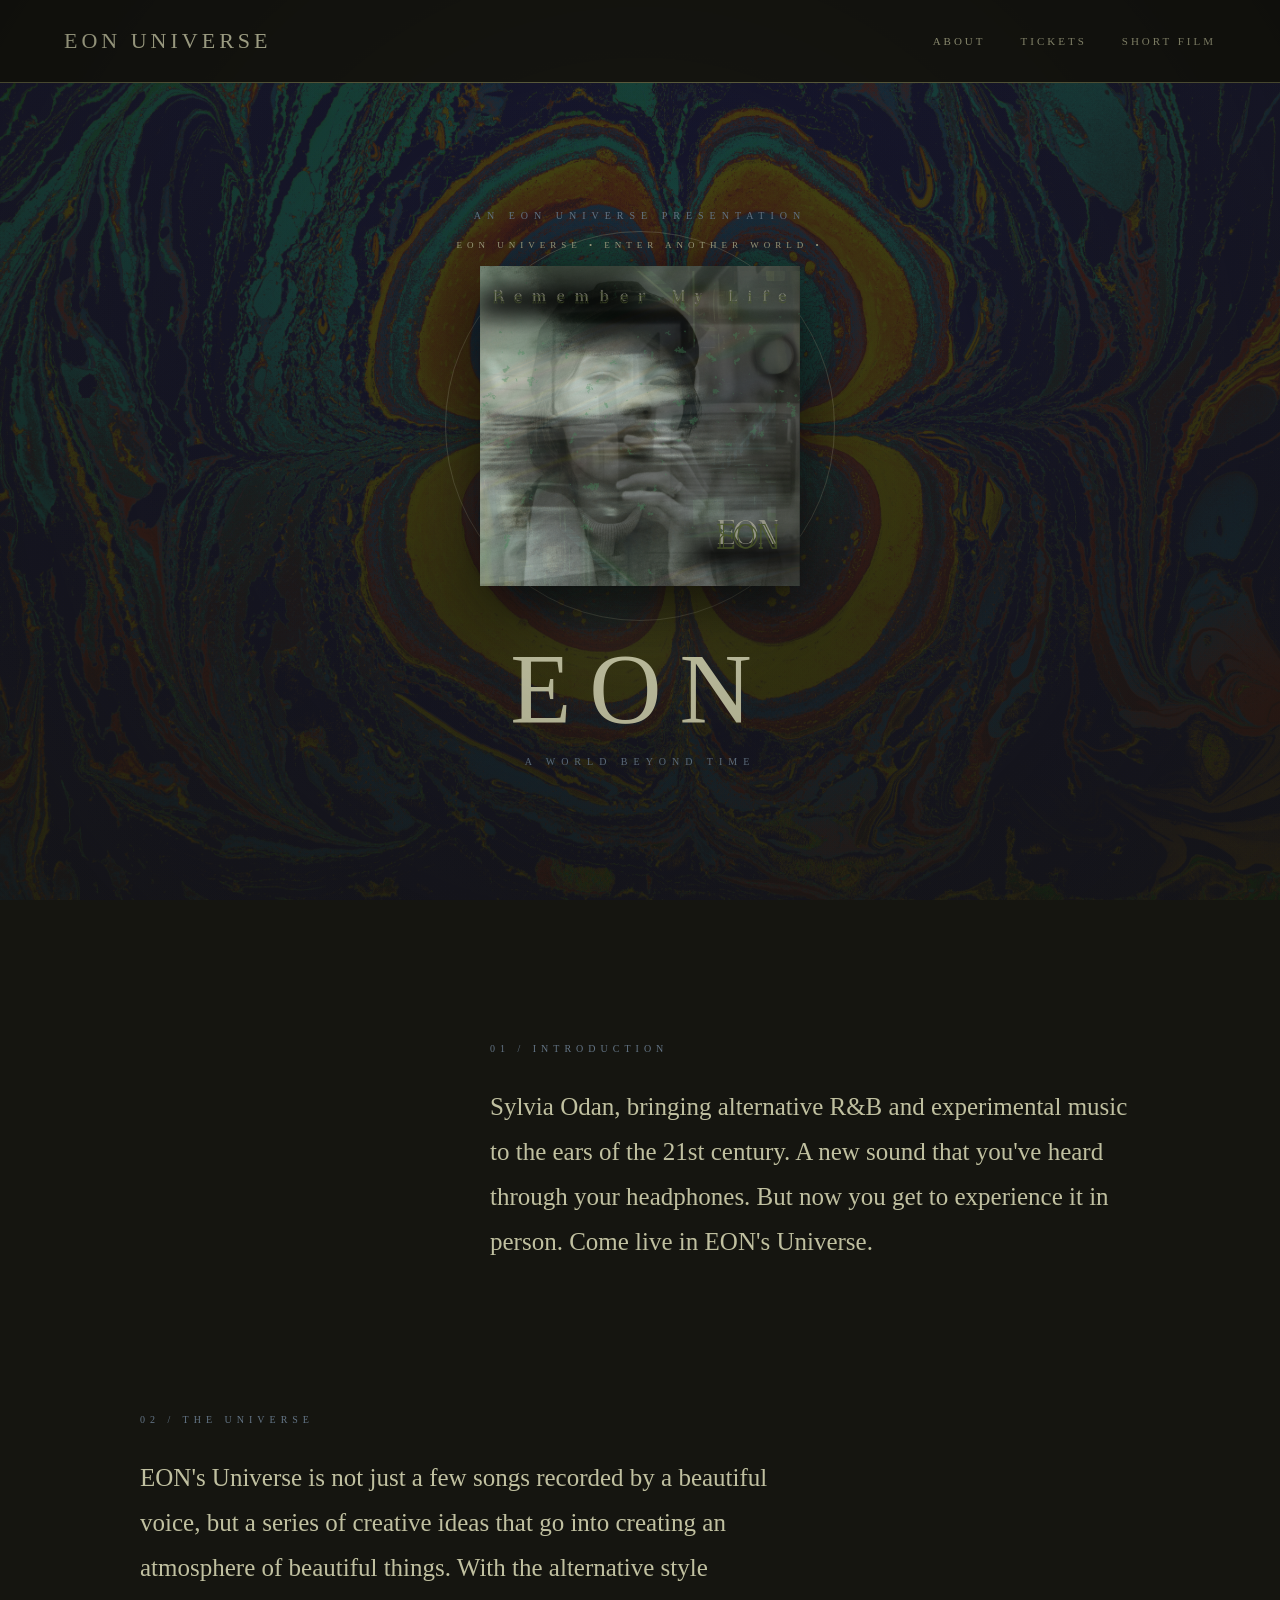
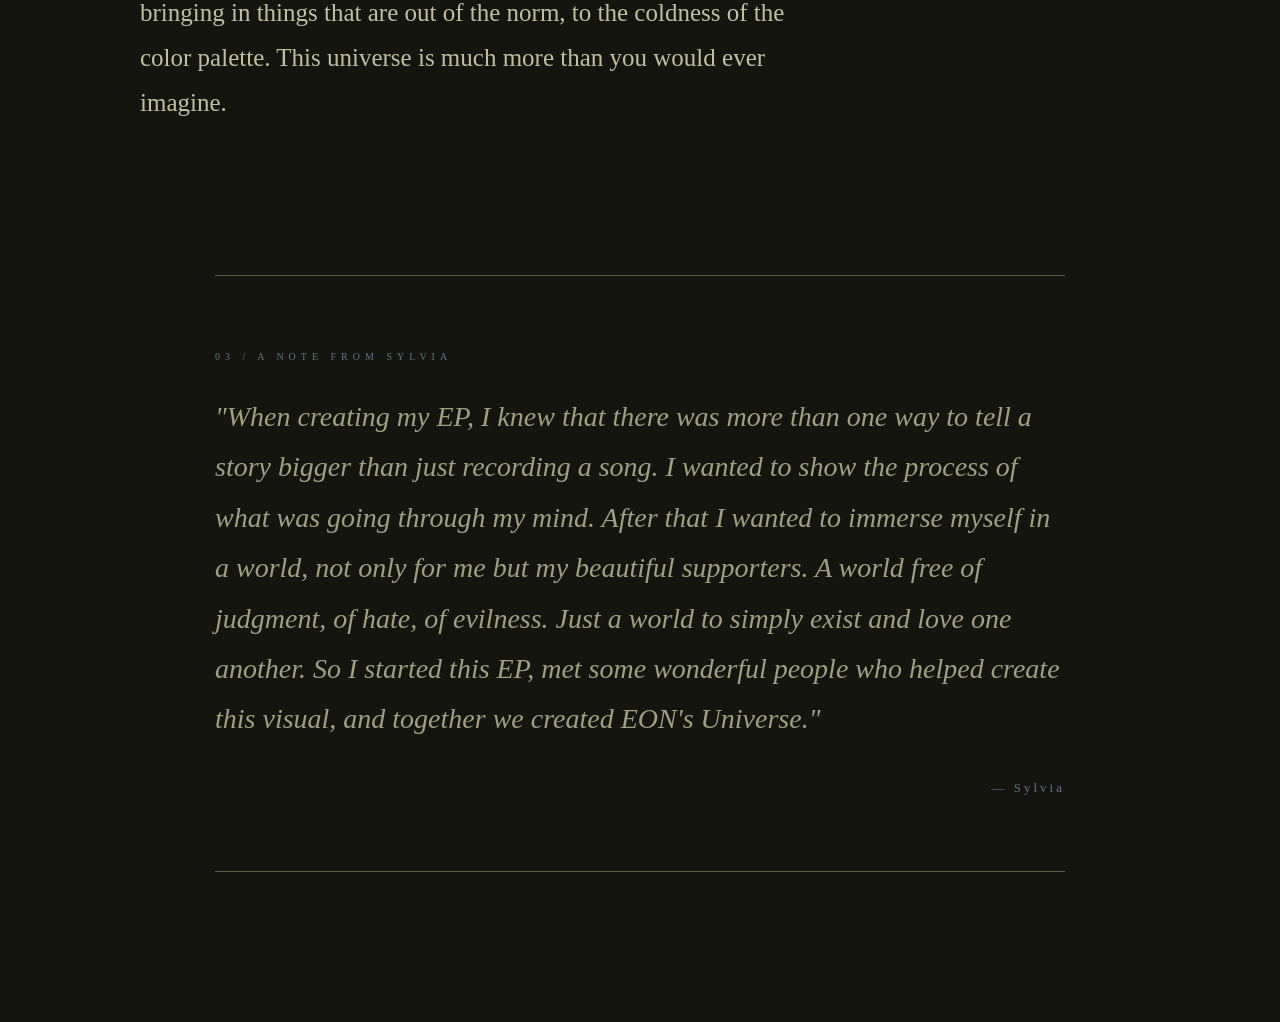
==== commit c864c766: "D" ====
--- a/index.html
+++ b/index.html
@@ -14,7 +14,7 @@
         <nav>
             <a href="about.html">ABOUT</a>
             <a href="ticket.html">TICKETS</a>
-            <a href="contact.html">TRANSMISSION</a>
+            <a href="contact.html">SHORT FILM</a>
         </nav>
     </header>
 
--- a/CSS/style.css
+++ b/CSS/style.css
@@ -15,6 +15,38 @@
     box-sizing: border-box;
 }
 
+/* EON ATMOSPHERIC BACKGROUND */
+
+body {
+    position: relative;
+    isolation: isolate;
+
+    background-color: #151510;
+
+    background-image:
+        linear-gradient(
+            rgba(21, 21, 16, 0.72),
+            rgba(21, 21, 16, 0.85)
+        ),
+        linear-gradient(
+            rgba(96, 96, 64, 0.25),
+            rgba(48, 48, 32, 0.35)
+        ),
+        url("../images/background image.jpg");
+
+    background-size: cover;
+    background-position: center;
+    background-attachment: fixed;
+    background-repeat: no-repeat;
+
+    color: #C0C0A0;
+    min-height: 100vh;
+    width: 100%;
+    overflow-x: hidden;
+
+    font-family: Georgia, serif;
+}
+
 html {
     scroll-behavior: smooth;
     overflow-y: auto;
@@ -120,7 +152,7 @@
     position: relative;
     overflow: hidden;
     padding: 80px 20px;
-    background: #151510;
+    background: transparent;
 }
 
 .album-label {
@@ -347,3 +379,19 @@
         padding: 40px 0;
     }
 }
+
+body::after {
+    content: "";
+    position: fixed;
+    inset: 0;
+    pointer-events: none;
+    z-index: 5;
+
+    background: radial-gradient(
+        circle at 50% 45%,
+        transparent 20%,
+        rgba(21, 21, 16, 0.35) 100%
+    );
+
+    mix-blend-mode: multiply;
+}
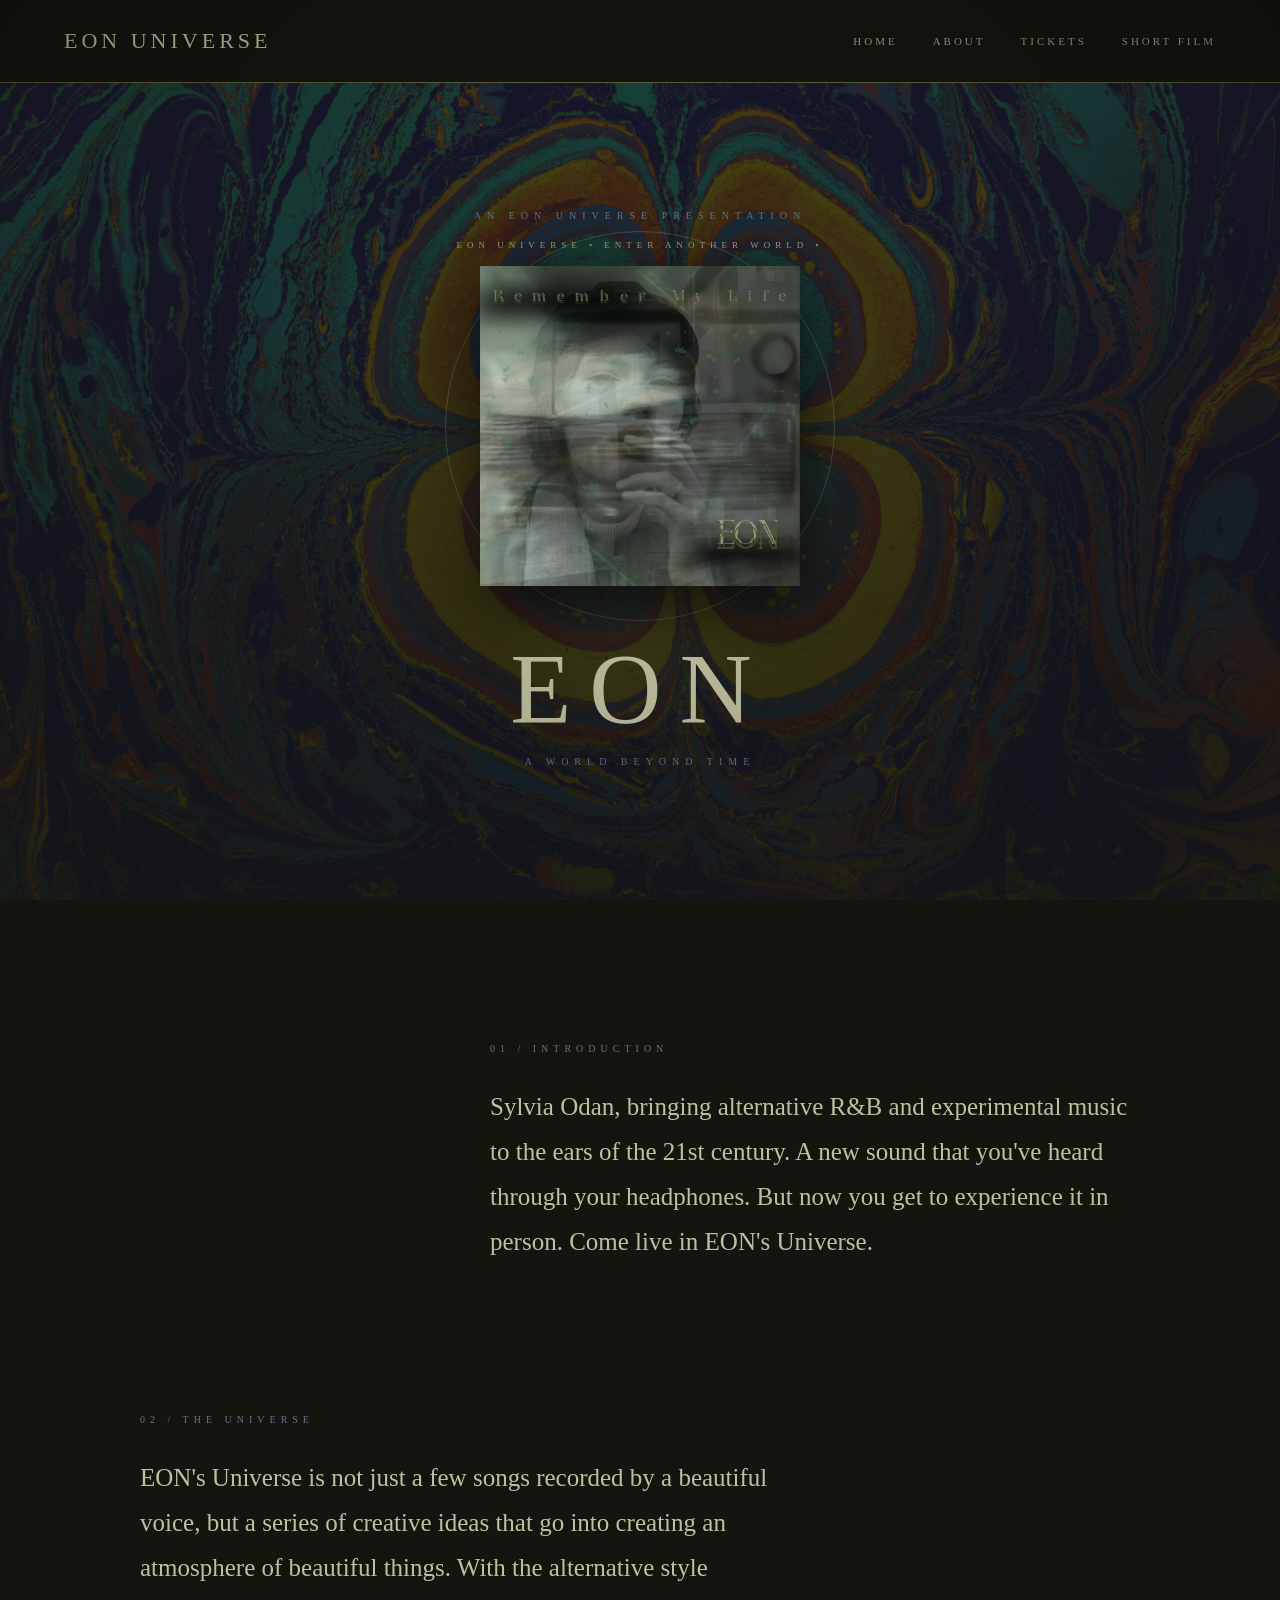
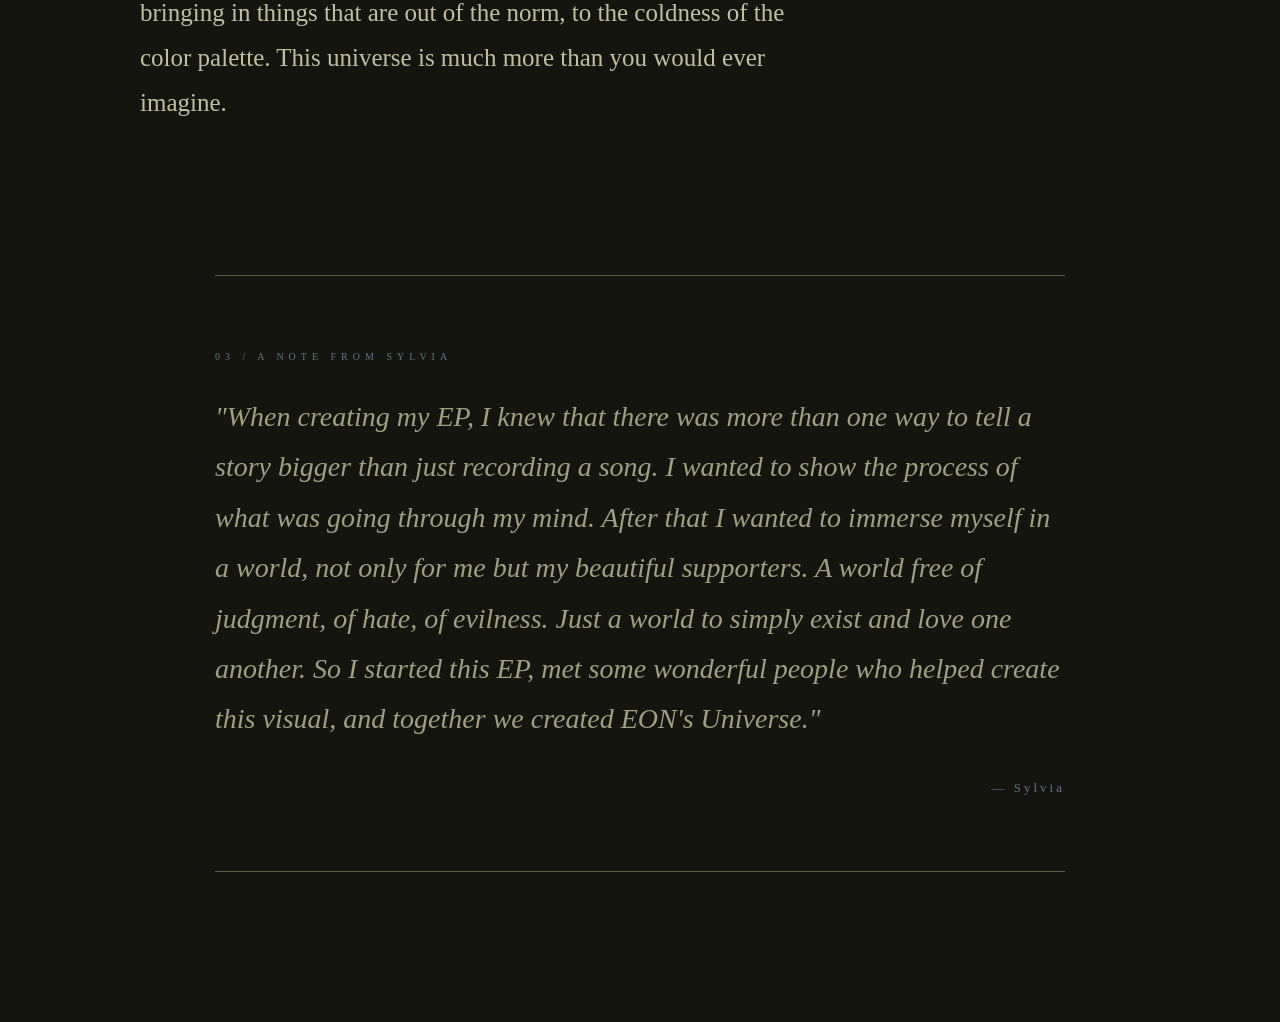
==== commit 29bd2211: "d" ====
--- a/index.html
+++ b/index.html
@@ -12,9 +12,10 @@
         <a href="index.html" class="logo">EON UNIVERSE</a>
 
         <nav>
+            <a href="index.html">HOME</a>
             <a href="about.html">ABOUT</a>
             <a href="ticket.html">TICKETS</a>
-            <a href="contact.html">SHORT FILM</a>
+            <a href="shortfilm.html">SHORT FILM</a>
         </nav>
     </header>
 
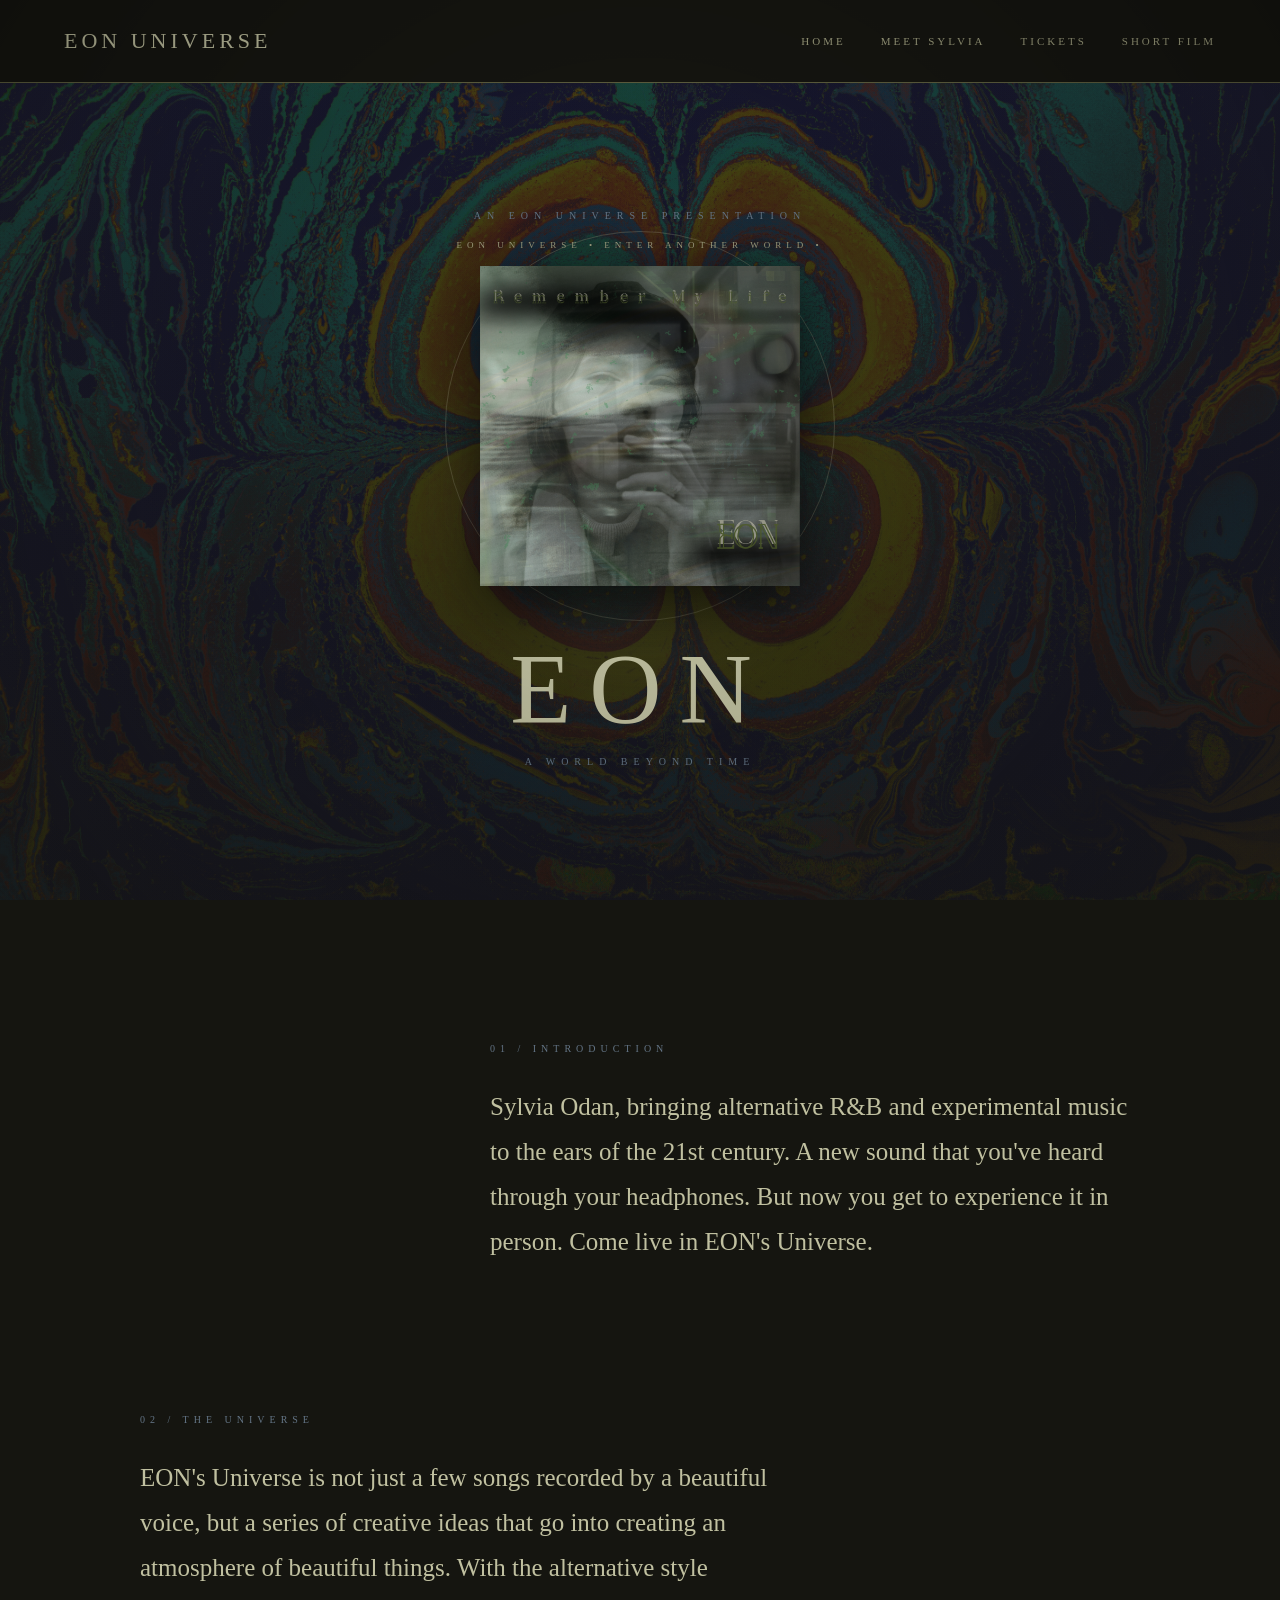
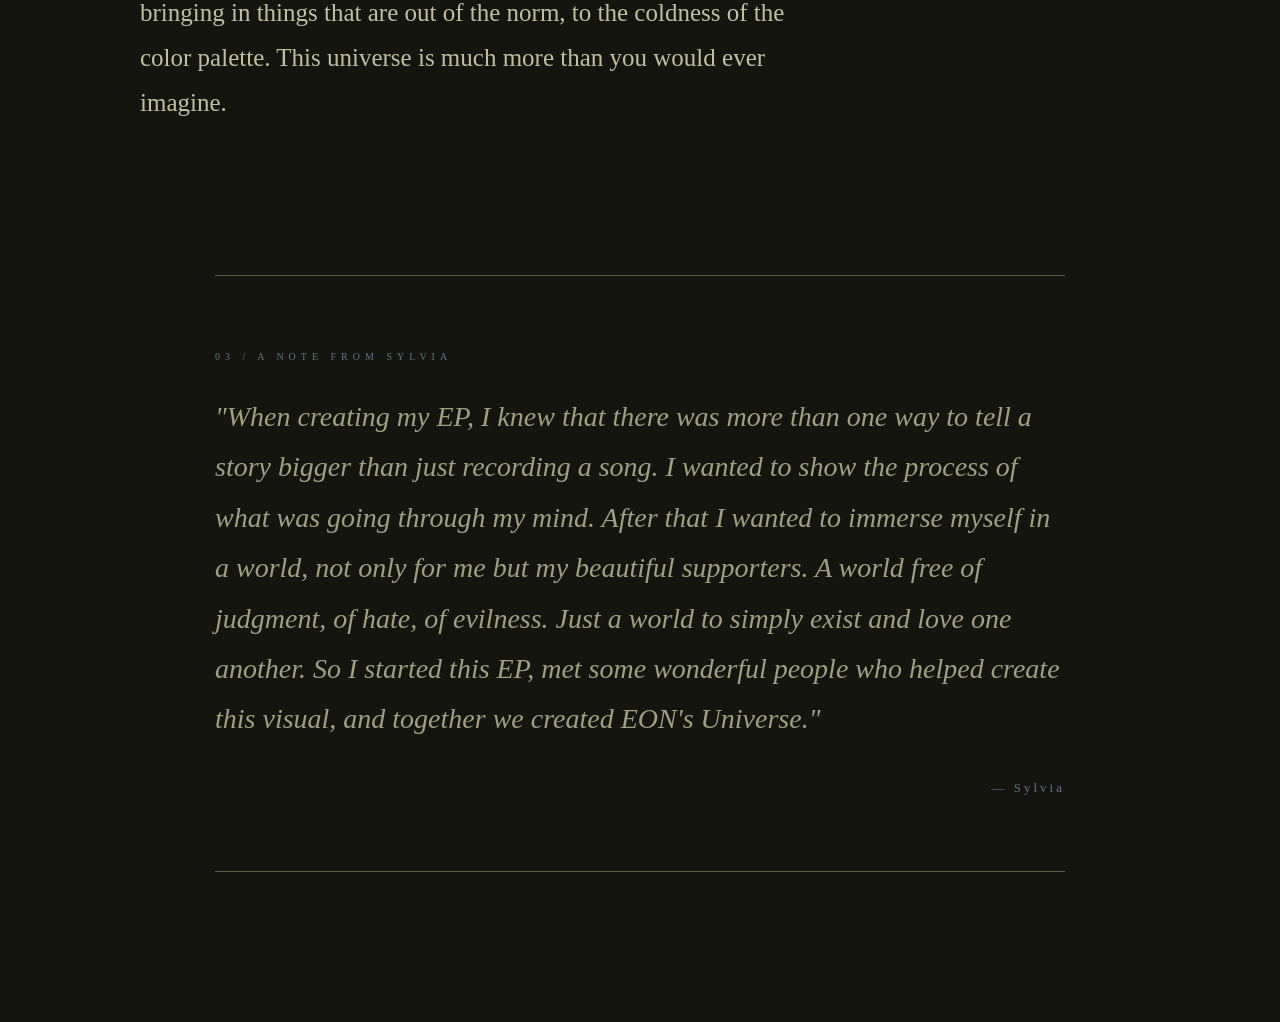
==== commit 2a24a9c0: "b" ====
--- a/index.html
+++ b/index.html
@@ -13,7 +13,7 @@
 
         <nav>
             <a href="index.html">HOME</a>
-            <a href="about.html">ABOUT</a>
+            <a href="Sylvia.html">MEET SYLVIA</a>
             <a href="ticket.html">TICKETS</a>
             <a href="shortfilm.html">SHORT FILM</a>
         </nav>
--- a/CSS/style.css
+++ b/CSS/style.css
@@ -394,4 +394,62 @@
     );
 
     mix-blend-mode: multiply;
+}
+
+/* SHORT FILM PAGE */
+
+.film-screening {
+    width: 85%;
+    max-width: 1100px;
+    margin: 120px auto;
+    text-align: center;
+}
+
+.film-label {
+    color: #647586;
+    font-size: 10px;
+    letter-spacing: 5px;
+    margin-bottom: 25px;
+}
+
+.film-title {
+    color: #C0C0A0;
+    font-family: Georgia, serif;
+    font-size: clamp(35px, 6vw, 70px);
+    font-weight: normal;
+    letter-spacing: 8px;
+    margin-bottom: 45px;
+}
+
+.film-container {
+    width: 100%;
+    border: 1px solid #606040;
+    padding: 8px;
+    background: rgba(21, 21, 16, 0.7);
+}
+
+.short-film-video {
+    display: block;
+    width: 100%;
+    max-height: 650px;
+    background: #151510;
+    object-fit: contain;
+}
+
+.film-caption {
+    color: #A0A080;
+    font-size: 10px;
+    letter-spacing: 4px;
+    margin-top: 25px;
+}
+
+@media (max-width: 600px) {
+    .film-screening {
+        width: 92%;
+        margin: 80px auto;
+    }
+
+    .film-title {
+        letter-spacing: 4px;
+    }
 }
